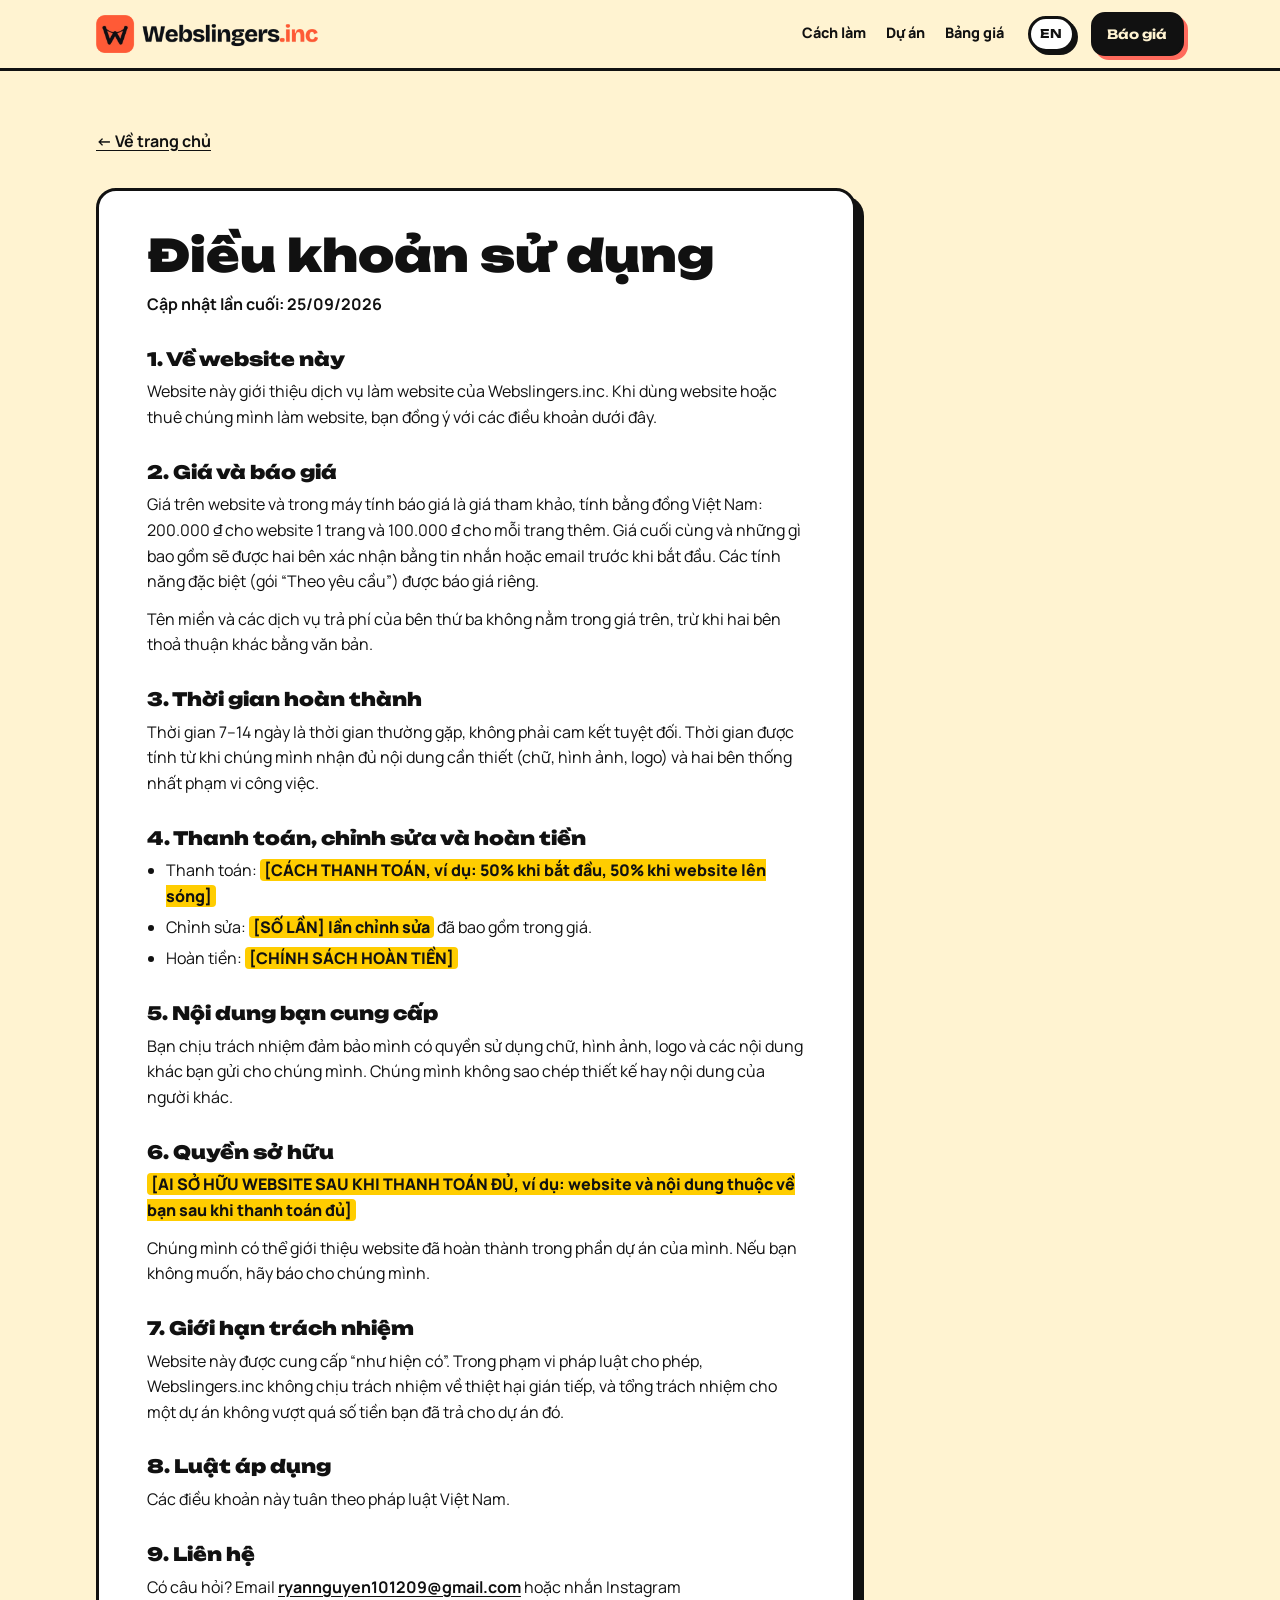
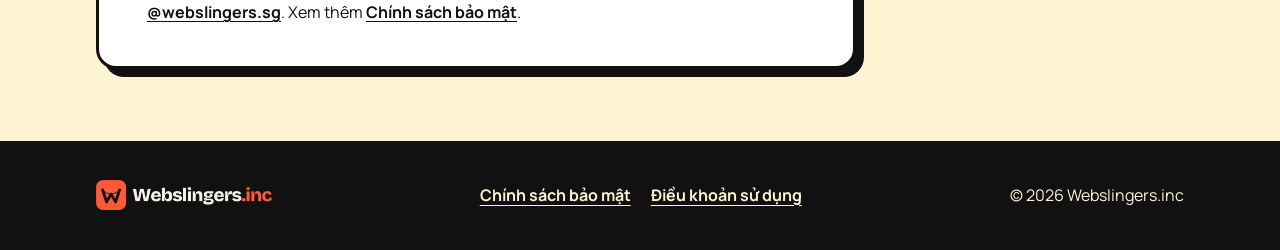
==== terms.html @ 57babb55 "Add privacy policy and terms of use pages Bilingual (VI default, EN via the same toggle) pages linke" ====
<!DOCTYPE html>
<html lang="vi">
<head>
<meta charset="UTF-8">
<meta name="viewport" content="width=device-width, initial-scale=1">
<title data-i18n="terms.title">Điều khoản sử dụng | Webslingers.inc</title>
<meta name="description" data-i18n-content="terms.desc" content="Điều khoản khi dùng website và dịch vụ làm website của Webslingers.inc.">
<meta name="theme-color" content="#fff3d1">
<link rel="canonical" href="https://webslingers.vercel.app/terms.html">
<link rel="icon" href="img/logo-mark.svg" type="image/svg+xml">
<link rel="icon" href="img/favicon-48.png" type="image/png" sizes="48x48">
<link rel="apple-touch-icon" href="img/apple-touch-icon.png">
<link rel="preconnect" href="https://fonts.googleapis.com">
<link rel="preconnect" href="https://fonts.gstatic.com" crossorigin>
<link href="https://fonts.googleapis.com/css2?family=Manrope:wght@400;600;800&family=Unbounded:wght@700;900&display=swap" rel="stylesheet">
<link rel="stylesheet" href="styles.css">
<script>document.documentElement.classList.add('js');</script>
<script src="i18n.js" defer></script>
</head>
<body>
<!--
  A starting point, not legal advice. Items in [BRACKETS] (class="todo") are business
  decisions only the owner can make: fill them in, or delete the sentence, before
  relying on these terms. Have an adult / accountant / lawyer read it once.
-->
<a class="skip-link" href="#main" data-i18n="skip">Bỏ qua đến nội dung</a>

<header class="nav">
  <div class="wrap nav-inner">
    <a href="./" class="logo" data-i18n-aria-label="nav.home" aria-label="Trang chủ Webslingers.inc"><img src="img/logo-wordmark.webp" width="702" height="120" alt=""></a>
    <nav data-i18n-aria-label="nav.label" aria-label="Điều hướng chính">
      <ul class="nav-links">
        <li><a href="./#how" data-i18n="nav.how">Cách làm</a></li>
        <li><a href="./#work" data-i18n="nav.work">Dự án</a></li>
        <li><a href="./#pricing" data-i18n="nav.pricing">Bảng giá</a></li>
      </ul>
      <button type="button" class="lang-toggle" id="langToggle" lang="en" hidden
              data-i18n-aria-label="lang.label" aria-label="Switch to English">
        <span data-i18n="lang.other" lang="en">EN</span>
      </button>
    </nav>
    <a href="./#contact" class="btn btn-dark btn-sm" data-i18n="nav.quote">Báo giá</a>
  </div>
</header>

<main id="main" class="legal">
  <div class="wrap">
    <a class="legal-back" href="./" data-i18n="legal.back">← Về trang chủ</a>

    <article class="card legal-card" data-lang="vi" lang="vi">
      <h1>Điều khoản sử dụng</h1>
      <p class="updated">Cập nhật lần cuối: 25/09/2026</p>

      <h2>1. Về website này</h2>
      <p>Website này giới thiệu dịch vụ làm website của Webslingers.inc. Khi dùng website hoặc thuê chúng mình làm website, bạn đồng ý với các điều khoản dưới đây.</p>

      <h2>2. Giá và báo giá</h2>
      <p>Giá trên website và trong máy tính báo giá là giá tham khảo, tính bằng đồng Việt Nam: 200.000 ₫ cho website 1 trang và 100.000 ₫ cho mỗi trang thêm. Giá cuối cùng và những gì bao gồm sẽ được hai bên xác nhận bằng tin nhắn hoặc email trước khi bắt đầu. Các tính năng đặc biệt (gói “Theo yêu cầu”) được báo giá riêng.</p>
      <p>Tên miền và các dịch vụ trả phí của bên thứ ba không nằm trong giá trên, trừ khi hai bên thoả thuận khác bằng văn bản.</p>

      <h2>3. Thời gian hoàn thành</h2>
      <p>Thời gian 7–14 ngày là thời gian thường gặp, không phải cam kết tuyệt đối. Thời gian được tính từ khi chúng mình nhận đủ nội dung cần thiết (chữ, hình ảnh, logo) và hai bên thống nhất phạm vi công việc.</p>

      <h2>4. Thanh toán, chỉnh sửa và hoàn tiền</h2>
      <ul>
        <li>Thanh toán: <span class="todo">[CÁCH THANH TOÁN, ví dụ: 50% khi bắt đầu, 50% khi website lên sóng]</span></li>
        <li>Chỉnh sửa: <span class="todo">[SỐ LẦN] lần chỉnh sửa</span> đã bao gồm trong giá.</li>
        <li>Hoàn tiền: <span class="todo">[CHÍNH SÁCH HOÀN TIỀN]</span></li>
      </ul>

      <h2>5. Nội dung bạn cung cấp</h2>
      <p>Bạn chịu trách nhiệm đảm bảo mình có quyền sử dụng chữ, hình ảnh, logo và các nội dung khác bạn gửi cho chúng mình. Chúng mình không sao chép thiết kế hay nội dung của người khác.</p>

      <h2>6. Quyền sở hữu</h2>
      <p><span class="todo">[AI SỞ HỮU WEBSITE SAU KHI THANH TOÁN ĐỦ, ví dụ: website và nội dung thuộc về bạn sau khi thanh toán đủ]</span></p>
      <p>Chúng mình có thể giới thiệu website đã hoàn thành trong phần dự án của mình. Nếu bạn không muốn, hãy báo cho chúng mình.</p>

      <h2>7. Giới hạn trách nhiệm</h2>
      <p>Website này được cung cấp “như hiện có”. Trong phạm vi pháp luật cho phép, Webslingers.inc không chịu trách nhiệm về thiệt hại gián tiếp, và tổng trách nhiệm cho một dự án không vượt quá số tiền bạn đã trả cho dự án đó.</p>

      <h2>8. Luật áp dụng</h2>
      <p>Các điều khoản này tuân theo pháp luật Việt Nam.</p>

      <h2>9. Liên hệ</h2>
      <p>Có câu hỏi? Email <a href="mailto:ryannguyen101209@gmail.com">ryannguyen101209@gmail.com</a> hoặc nhắn Instagram <a href="https://instagram.com/webslingers.sg" target="_blank" rel="noopener">@webslingers.sg</a>. Xem thêm <a href="privacy.html">Chính sách bảo mật</a>.</p>
    </article>

    <article class="card legal-card" data-lang="en" lang="en">
      <h1>Terms of use</h1>
      <p class="updated">Last updated: 25 September 2026</p>

      <h2>1. About this website</h2>
      <p>This website presents the web design services of Webslingers.inc. By using the website or hiring us to build a website, you agree to these terms.</p>

      <h2>2. Prices and quotes</h2>
      <p>Prices on this website and in the quote calculator are estimates in Vietnamese đồng: 200,000 ₫ for a one-page site and 100,000 ₫ for each extra page. The final price and what it includes are confirmed by message or email before work starts. Special features (the “Custom” plan) are quoted separately.</p>
      <p>Domain names and paid third-party services are not included in these prices unless we agree otherwise in writing.</p>

      <h2>3. Timeline</h2>
      <p>7–14 days is a typical timeline, not a guarantee. It starts once we have everything we need from you (text, photos, logo) and we have agreed on the scope.</p>

      <h2>4. Payment, revisions and refunds</h2>
      <ul>
        <li>Payment: <span class="todo">[PAYMENT TERMS, e.g. 50% to start, 50% at launch]</span></li>
        <li>Revisions: <span class="todo">[NUMBER] rounds of revisions</span> are included in the price.</li>
        <li>Refunds: <span class="todo">[REFUND POLICY]</span></li>
      </ul>

      <h2>5. Content you provide</h2>
      <p>You are responsible for making sure you have the right to use the text, photos, logos and other content you send us. We do not copy other people's designs or content.</p>

      <h2>6. Ownership</h2>
      <p><span class="todo">[WHO OWNS THE WEBSITE AFTER FULL PAYMENT, e.g. the website and its content belong to you once paid in full]</span></p>
      <p>We may show finished websites in our portfolio. If you would rather we didn't, just tell us.</p>

      <h2>7. Limitation of liability</h2>
      <p>This website is provided “as is”. To the extent the law allows, Webslingers.inc is not liable for indirect losses, and our total liability for a project is limited to the amount you paid for that project.</p>

      <h2>8. Governing law</h2>
      <p>These terms are governed by the laws of Vietnam.</p>

      <h2>9. Contact</h2>
      <p>Questions? Email <a href="mailto:ryannguyen101209@gmail.com">ryannguyen101209@gmail.com</a> or message <a href="https://instagram.com/webslingers.sg" target="_blank" rel="noopener">@webslingers.sg</a> on Instagram. See also our <a href="privacy.html">Privacy policy</a>.</p>
    </article>
  </div>
</main>

<footer class="footer">
  <div class="wrap footer-inner">
    <p class="logo"><img src="img/logo-wordmark-dark.webp" width="702" height="120" alt="Webslingers.inc" loading="lazy"></p>
    <nav class="footer-links" data-i18n-aria-label="footer.legal" aria-label="Pháp lý">
      <a href="privacy.html" data-i18n="footer.privacy">Chính sách bảo mật</a>
      <a href="terms.html" aria-current="page" data-i18n="footer.terms">Điều khoản sử dụng</a>
    </nav>
    <p>© <span id="year">2026</span> Webslingers.inc</p>
  </div>
</footer>
<script>document.getElementById('year').textContent = new Date().getFullYear();</script>
</body>
</html>
---- styles.css ----
:root {
  --cream: #fff3d1;
  --ink: #111111;
  --red: #ff6a5c;
  --gold: #ffcd00;
  --white: #ffffff;
  --border: 3px solid var(--ink);
  --radius: 20px;
  --shadow: 8px 8px 0 var(--ink);
  --head: "Unbounded", system-ui, sans-serif;
  --body: "Manrope", system-ui, sans-serif;
}

*, *::before, *::after { box-sizing: border-box; }

html { scroll-behavior: smooth; }
main { overflow-x: clip; }
@media (prefers-reduced-motion: reduce) {
  html { scroll-behavior: auto; }
  *, *::before, *::after { animation: none !important; transition: none !important; }
}

body {
  margin: 0;
  background: var(--cream);
  color: var(--ink);
  font-family: var(--body);
  font-size: 1rem;
  line-height: 1.6;
}

h1, h2, h3 { font-family: var(--head); line-height: 1.1; margin: 0; }
h2 { font-size: clamp(1.75rem, 6vw, 3rem); font-weight: 900; margin-bottom: 2rem; }
h3 { font-size: 1.15rem; font-weight: 700; }
p { margin: 0; }
a { color: inherit; }

.wrap { width: 100%; max-width: 1120px; margin: 0 auto; padding: 0 1rem; }

:focus-visible {
  outline: 3px solid var(--ink);
  outline-offset: 3px;
  box-shadow: 0 0 0 6px var(--gold);
}

.skip-link {
  position: absolute; left: 1rem; top: -4rem; z-index: 100;
  background: var(--ink); color: var(--cream);
  padding: .6rem 1rem; border-radius: 10px; font-weight: 800;
}
.skip-link:focus { top: 1rem; }

/* Buttons */
.btn {
  display: inline-flex; align-items: center; justify-content: center;
  min-height: 48px;
  padding: .8rem 1.4rem;
  font-family: var(--head); font-weight: 700; font-size: .95rem;
  text-decoration: none; text-align: center;
  border: var(--border); border-radius: 14px;
  transition: transform .12s ease, box-shadow .12s ease;
}
.btn-dark { background: var(--ink); color: var(--cream); box-shadow: 6px 6px 0 var(--red); }
.btn-light { background: var(--white); color: var(--ink); box-shadow: 6px 6px 0 var(--ink); }
.btn:hover { transform: translate(-2px, -2px); }
.btn-dark:hover { box-shadow: 8px 8px 0 var(--red); }
.btn-light:hover { box-shadow: 8px 8px 0 var(--ink); }
.btn:active { transform: translate(4px, 4px); box-shadow: 2px 2px 0 var(--ink); }
.btn-sm { min-height: 44px; padding: .5rem .85rem; font-size: .8rem; box-shadow: 4px 4px 0 var(--red); }

/* Nav */
.nav { border-bottom: var(--border); background: var(--cream); position: sticky; top: 0; z-index: 50; }
.nav-inner {
  display: flex; flex-wrap: wrap; align-items: center; justify-content: space-between;
  gap: .5rem 1rem; padding-top: .75rem; padding-bottom: .75rem;
}
.logo { display: inline-flex; align-items: center; min-height: 44px; }
.logo img { display: block; width: auto; height: clamp(26px, 8vw, 34px); }
.nav nav { order: 3; width: 100%; display: flex; align-items: center; gap: 1.25rem; }
.lang-toggle {
  margin-left: auto; min-width: 44px; min-height: 36px; padding: .2rem .6rem;
  font-family: var(--head); font-weight: 700; font-size: .75rem; color: var(--ink);
  background: var(--white); border: var(--border); border-radius: 999px;
  box-shadow: 3px 3px 0 var(--ink); cursor: pointer;
}
.lang-toggle:hover { background: var(--gold); }
.lang-toggle:active { transform: translate(2px, 2px); box-shadow: 1px 1px 0 var(--ink); }
.lang-toggle[hidden] { display: none; }
.nav-links {
  list-style: none; margin: 0; padding: 0;
  display: flex; gap: 1.25rem;
}
.nav-links a {
  display: inline-block; padding: .35rem 0;
  font-weight: 800; font-size: .9rem; text-decoration: none;
  border-bottom: 3px solid transparent;
}
.nav-links a:hover { border-bottom-color: var(--red); }

/* Hero */
.hero { position: relative; overflow: hidden; padding: 4.75rem 0 4.5rem; }
.hero-web {
  position: absolute; top: 0; right: 0;
  width: min(90vw, 620px); height: auto;
  opacity: .14; pointer-events: none;
}
.hero-inner { position: relative; }
.eyebrow {
  display: inline-block; margin-bottom: 1.25rem;
  background: var(--white); border: var(--border); border-radius: 999px;
  padding: .3rem .9rem; font-weight: 800; font-size: .8rem;
}
.hero h1 {
  font-size: clamp(2.3rem, 10vw, 5.5rem); font-weight: 900;
  letter-spacing: -.02em; max-width: 13ch;
}
.hero mark {
  white-space: nowrap;
  background: var(--gold); color: var(--ink);
  padding: 0 .15em; border-radius: 10px;
  box-decoration-break: clone; -webkit-box-decoration-break: clone;
}
.lede { font-size: 1.15rem; font-weight: 600; margin-top: 1.25rem; max-width: 36ch; }
.hero-ctas { display: flex; flex-wrap: wrap; gap: 1rem; margin-top: 2rem; }

/* Ticker */
.ticker {
  background: var(--ink); color: var(--cream);
  transform: rotate(-1.2deg);
  margin: 0 -2rem; padding: .9rem 0;
  overflow: hidden; white-space: nowrap;
  border-top: 3px solid var(--ink); border-bottom: 3px solid var(--ink);
}
.ticker-track { display: inline-flex; animation: ticker 22s linear infinite; }
.ticker span {
  font-family: var(--head); font-weight: 900; font-size: 1.4rem;
  padding: 0 1.5rem; display: inline-flex; align-items: center;
}
.ticker span::after { content: "✦"; color: var(--gold); margin-left: 3rem; font-size: 1rem; }
@keyframes ticker { to { transform: translateX(-50%); } }

/* Sections */
.section { padding: 4.5rem 0; }
.section-alt { background: var(--gold); border-top: var(--border); border-bottom: var(--border); }

.card {
  background: var(--white);
  border: var(--border); border-radius: var(--radius);
  box-shadow: var(--shadow);
}

/* Steps */
.steps { list-style: none; margin: 0; padding: 0; display: grid; gap: 1.5rem; }
.step { padding: 1.5rem; }
.step-num {
  display: inline-grid; place-items: center;
  width: 3rem; height: 3rem; margin-bottom: 1rem;
  font-family: var(--head); font-weight: 900;
  background: var(--red); border: var(--border); border-radius: 50%;
}
.step h3 { margin-bottom: .5rem; }

/* Projects */
.projects { display: grid; gap: 1.75rem; }
.project { overflow: hidden; }
.shot { aspect-ratio: 16 / 10; border-bottom: var(--border); display: flex; flex-direction: column; }
.shot-bar { display: flex; gap: 6px; padding: 8px 10px; background: var(--ink); }
.shot-bar i { width: 10px; height: 10px; border-radius: 50%; background: var(--cream); }
.shot-body { flex: 1; padding: 14px; display: flex; flex-direction: column; gap: 8px; }
.shot-body b { display: block; height: 22%; width: 70%; border-radius: 6px; background: var(--ink); }
.shot-body s { display: block; height: 7%; width: 90%; border-radius: 4px; background: rgba(17,17,17,.25); }
.shot-body s + s { width: 60%; }
.shot-body u { display: block; margin-top: auto; height: 16%; width: 38%; border-radius: 8px; border: 2px solid var(--ink); background: var(--white); }
.shot-1 { background: #ffd9d4; }
.shot-2 { background: #d8f0e6; }
.shot-3 { background: #dfe4ff; }
.shot img { display: block; flex: 1; min-height: 0; width: 100%; object-fit: cover; object-position: top; }
.project-info { padding: 1rem 1.25rem 1.25rem; }
.project { position: relative; transition: transform .12s ease, box-shadow .12s ease; }
.project h3 a { text-decoration: none; }
.project h3 a::after { content: ""; position: absolute; inset: 0; border-radius: var(--radius); }
.project h3 a:focus-visible { outline: none; box-shadow: none; }
.project:has(a:hover) { transform: translate(-3px, -3px); box-shadow: 11px 11px 0 var(--ink); }
.project:has(a:focus-visible) { outline: 3px solid var(--ink); outline-offset: 4px; box-shadow: var(--shadow), 0 0 0 9px var(--red); }
.project-cta { display: inline-block; margin-top: .6rem; font-family: var(--head); font-weight: 700; font-size: .8rem; border-bottom: 3px solid var(--red); }
.project-info p { font-weight: 600; margin-top: .25rem; }
.quote { margin: 2.5rem 0 0; padding: 1.5rem; font-size: 1.15rem; font-weight: 600; }
.quote cite { display: block; margin-top: .75rem; font-style: normal; font-weight: 800; }

/* Pricing */
.plans { display: grid; gap: 1.75rem; }
.plan { position: relative; padding: 1.75rem 1.5rem; display: flex; flex-direction: column; }
.plan .price { font-family: var(--head); font-weight: 900; font-size: 2rem; margin-top: 1rem; line-height: 1.1; }
.plan .price-note { font-weight: 600; }
.plan ul { list-style: none; margin: 1.25rem 0 1.75rem; padding: 0; flex: 1; }
.plan li { margin-bottom: .35rem; padding-left: 1.4rem; position: relative; }
.plan li::before { content: "✦"; position: absolute; left: 0; }
.plan-featured { background: var(--gold); }
.badge {
  position: absolute; top: -16px; right: 1.25rem;
  background: var(--red); border: var(--border); border-radius: 999px;
  padding: .2rem .8rem; font-family: var(--head); font-weight: 700; font-size: .75rem;
  transform: rotate(3deg);
}

/* Contact */
.contact { background: var(--red); border-top: var(--border); padding: 4.5rem 0; }
.contact h2 { margin-bottom: 1rem; }
.contact p { font-size: 1.1rem; font-weight: 600; max-width: 40ch; }
.contact-ctas { display: flex; flex-direction: column; align-items: flex-start; gap: 1.25rem; margin-top: 2rem; }
.contact .btn-dark { box-shadow: 6px 6px 0 var(--cream); }
.contact .btn-dark:hover { box-shadow: 8px 8px 0 var(--cream); }
.contact-link { overflow-wrap: anywhere; font-weight: 800; font-size: 1.05rem; text-underline-offset: 4px; text-decoration-thickness: 2px; }

/* Footer */
.footer { background: var(--ink); color: var(--cream); padding: 2rem 0; }
.footer-inner { display: flex; flex-direction: column; gap: .5rem; }
.footer .logo img { height: 30px; }
.footer-links { display: flex; flex-wrap: wrap; gap: .25rem 1.25rem; }
.footer-links a { display: inline-block; padding: .6rem 0; font-weight: 700; color: var(--cream); text-underline-offset: 4px; }
.footer-links a:hover { color: var(--gold); }
.footer :focus-visible { outline-color: var(--cream); }

/* Legal pages (privacy.html, terms.html) */
html[lang="en"] [data-lang="vi"], html[lang="vi"] [data-lang="en"] { display: none; }
.legal { padding: 3rem 0 4.5rem; }
.legal-card { max-width: 760px; padding: 1.5rem; }
.legal h1 { font-size: clamp(1.8rem, 7vw, 2.8rem); font-weight: 900; }
.legal .updated { font-weight: 700; margin-top: .75rem; }
.legal h2 { font-size: 1.15rem; margin: 2rem 0 .6rem; }
.legal p, .legal li { max-width: 68ch; }
.legal p + p { margin-top: .75rem; }
.legal ul { padding-left: 1.2rem; margin: .5rem 0 0; }
.legal li + li { margin-top: .35rem; }
.legal a { font-weight: 700; text-underline-offset: 3px; }
.legal .todo { background: var(--gold); padding: 0 .25em; border-radius: 4px; font-weight: 800; }
.legal-back { display: inline-block; margin-bottom: 1.5rem; padding: .6rem 0; font-weight: 800; }
.legal-note { margin-top: 2rem; padding: 1rem; border: 2px dashed var(--ink); border-radius: 12px; font-size: .95rem; }
@media (min-width: 720px) { .legal-card { padding: 2.5rem 3rem; } }

/* ---------- Shared helpers ---------- */
.sr-only {
  position: absolute; width: 1px; height: 1px; padding: 0; margin: -1px;
  overflow: hidden; clip: rect(0 0 0 0); white-space: nowrap; border: 0;
}
html:not(.js) .needs-js { display: none !important; }
.section-lede { font-size: 1.1rem; font-weight: 600; max-width: 46ch; margin: -1rem 0 2rem; }

/* ---------- Hero web-sling ---------- */
.hero { cursor: crosshair; }
.hero a, .hero .btn { cursor: pointer; }
.sling-layer {
  position: absolute; inset: 0; width: 100%; height: 100%;
  pointer-events: none; overflow: visible; z-index: 0;
}
.hero-inner { z-index: 1; }
.sling line { stroke: var(--ink); stroke-width: 2.5; stroke-linecap: round; transition: stroke-dashoffset .18s ease-out; }
.sling .splat { opacity: 0; transition: opacity .1s ease .16s; }
.sling.shot .splat { opacity: 1; }
.sling .splat path, .sling .splat circle { fill: none; stroke: var(--ink); stroke-width: 2; }
.sling .splat .splat-dot { fill: var(--red); stroke-width: 2; }
.sling { transition: opacity .45s ease; }
.sling.fade { opacity: 0; }
/* Sticker telling visitors about the web-sling. It stays; it just stops wiggling once they've tried it. */
.sling-hint {
  position: absolute; top: .9rem; right: 1rem; z-index: 2; margin: 0;
  display: inline-flex; align-items: center; gap: .55rem;
  padding: .55rem .9rem; font-family: var(--head); font-weight: 700; font-size: .8rem; line-height: 1.3;
  background: var(--gold); border: var(--border); border-radius: 12px;
  box-shadow: 4px 4px 0 var(--ink); transform: rotate(-2deg);
  animation: wiggle 2.8s ease-in-out 1s infinite;
}
.sling-hint[hidden] { display: none; }
.sling-hint::before {
  content: ""; flex: none; width: 22px; height: 22px;
  background: url("img/logo-mark.svg") center / contain no-repeat;
}
.sling-hint.done { animation: none; }
@keyframes wiggle {
  0%, 80%, 100% { transform: rotate(-2deg); }
  85% { transform: rotate(3deg) scale(1.05); }
  90% { transform: rotate(-4deg) scale(1.05); }
  95% { transform: rotate(1deg); }
}

/* ---------- Try-it builder ---------- */
.try-grid { display: grid; gap: 2.5rem; align-items: center; }
.try-controls { padding: 1.5rem; }
.field { display: block; border: 0; padding: 0; margin: 0 0 1.5rem; min-width: 0; }
.field-label { display: block; margin-bottom: .6rem; padding: 0; font-family: var(--head); font-weight: 700; font-size: .85rem; }
.field input[type="text"] {
  width: 100%; min-height: 50px; padding: .7rem .9rem;
  font: 600 1rem var(--body); color: var(--ink);
  background: var(--cream); border: var(--border); border-radius: 12px;
}
.field input::placeholder { color: #5c5648; }
.chips { display: flex; flex-wrap: wrap; gap: .6rem; }
.chip input, .swatch input { position: absolute; opacity: 0; width: 1px; height: 1px; }
.chip span {
  display: inline-flex; align-items: center; min-height: 44px; padding: .4rem 1rem;
  font-weight: 800; font-size: .9rem; cursor: pointer;
  background: var(--white); border: var(--border); border-radius: 12px;
  box-shadow: 3px 3px 0 var(--ink); transition: transform .1s ease, box-shadow .1s ease;
}
.chip span:hover { background: var(--cream); }
.chip input:checked + span { background: var(--ink); color: var(--cream); box-shadow: 3px 3px 0 var(--red); }
.chip input:focus-visible + span { outline: 3px solid var(--ink); outline-offset: 3px; }
.chip input:active + span { transform: translate(2px, 2px); box-shadow: 1px 1px 0 var(--ink); }
.swatches { display: flex; gap: .9rem; }
.swatch {
  position: relative; display: block; width: 46px; height: 46px; cursor: pointer;
  background: var(--sw); border: var(--border); border-radius: 50%;
  box-shadow: 3px 3px 0 var(--ink);
}
.swatch:has(input:checked) { box-shadow: 0 0 0 4px var(--cream), 0 0 0 7px var(--ink); }
.swatch:has(input:focus-visible) { outline: 3px solid var(--ink); outline-offset: 8px; }
.try-cta { width: 100%; }

.phone {
  width: min(310px, 100%); margin: 0 auto; padding: 12px;
  background: var(--ink); border: var(--border); border-radius: 34px;
  box-shadow: 10px 10px 0 var(--red);
}
.phone.bump { animation: bump .38s cubic-bezier(.3, 1.6, .5, 1); }
@keyframes bump { 0% { transform: rotate(0); } 35% { transform: rotate(-2.5deg) scale(1.02); } 100% { transform: rotate(0); } }
.phone-notch { width: 34%; height: 8px; margin: 2px auto 10px; border-radius: 99px; background: #3a3a3a; }
.mini {
  --pc: #ff6a5c; --pt: #111111;
  background: var(--white); border-radius: 22px; overflow: hidden;
  display: flex; flex-direction: column; min-height: 440px;
}
.mini[data-color="gold"] { --pc: #ffcd00; --pt: #111111; }
.mini[data-color="green"] { --pc: #1f7a4d; --pt: #ffffff; }
.mini[data-color="blue"] { --pc: #2b59c3; --pt: #ffffff; }
.mini-nav { display: flex; justify-content: space-between; align-items: center; gap: 8px; padding: 12px 14px; border-bottom: 2px solid var(--ink); }
.mini-name { font-family: var(--head); font-weight: 700; font-size: .8rem; overflow: hidden; text-overflow: ellipsis; white-space: nowrap; }
.mini-name.is-empty { color: #5c5648; font-style: italic; }
.mini-nav i { flex: none; width: 18px; height: 12px; border-top: 2px solid var(--ink); border-bottom: 2px solid var(--ink); position: relative; }
.mini-nav i::after { content: ""; position: absolute; left: 0; right: 0; top: 3px; border-top: 2px solid var(--ink); }
.mini-hero { background: var(--pc); color: var(--pt); padding: 26px 16px 22px; border-bottom: 2px solid var(--ink); transition: background .25s ease, color .25s ease; }
.mini-title { font-family: var(--head); font-weight: 900; font-size: 1.35rem; line-height: 1.12; }
.mini-btn {
  display: inline-block; margin-top: 14px; padding: 7px 12px;
  font-family: var(--head); font-weight: 700; font-size: .7rem;
  background: var(--pt); color: var(--pc); border: 2px solid var(--ink); border-radius: 9px;
  transition: background .25s ease, color .25s ease;
}
.mini-grid { display: grid; grid-template-columns: 1fr 1fr; gap: 8px; padding: 14px; flex: 1; align-content: start; }
.mini-grid span {
  padding: 34px 8px 8px; font-weight: 800; font-size: .72rem; line-height: 1.2;
  border: 2px solid var(--ink); border-radius: 10px;
  background: color-mix(in srgb, var(--pc) 22%, white);
}
.mini-foot { padding: 10px 14px; font-size: .7rem; font-weight: 700; border-top: 2px solid var(--ink); }

/* ---------- Quote calculator ---------- */
.calc { margin-top: 3.5rem; padding: 1.5rem; display: grid; gap: 1.75rem; scroll-margin-top: 110px; }
.calc:focus { outline: none; }
.calc:focus-visible { outline: 3px solid var(--ink); outline-offset: 4px; }
.calc-for { font-weight: 700; margin-top: .35rem; }
.stepper { display: flex; align-items: center; gap: .75rem; margin-top: 1.25rem; }
.step-btn {
  flex: none; width: 54px; height: 54px; cursor: pointer;
  font: 900 1.6rem/1 var(--head); color: var(--ink);
  background: var(--gold); border: var(--border); border-radius: 14px;
  box-shadow: 4px 4px 0 var(--ink); transition: transform .1s ease, box-shadow .1s ease;
}
.step-btn:active:not(:disabled) { transform: translate(3px, 3px); box-shadow: 1px 1px 0 var(--ink); }
.step-btn:disabled { background: #e8e1cc; color: #5c5648; box-shadow: none; cursor: not-allowed; }
.stepper-value { display: flex; align-items: baseline; gap: .5rem; font-weight: 800; }
.stepper-value input {
  width: 3.2ch; min-height: 54px; text-align: center;
  font: 900 1.8rem var(--head); color: var(--ink);
  background: var(--white); border: var(--border); border-radius: 12px;
  -moz-appearance: textfield; appearance: textfield;
}
.stepper-value input::-webkit-outer-spin-button,
.stepper-value input::-webkit-inner-spin-button { -webkit-appearance: none; margin: 0; }
.page-tags { list-style: none; margin: 1.25rem 0 0; padding: 0; display: flex; flex-wrap: wrap; gap: .45rem; }
.page-tags li {
  padding: .2rem .7rem; font-weight: 800; font-size: .8rem;
  background: var(--white); border: 2px solid var(--ink); border-radius: 8px;
}
.page-tags li:first-child { background: var(--gold); }
.page-tags li.pop { animation: pop .32s cubic-bezier(.3, 1.7, .5, 1); }
@keyframes pop { from { transform: scale(.3) rotate(-10deg); opacity: 0; } to { transform: none; opacity: 1; } }
.calc-result { background: var(--cream); border: var(--border); border-radius: 16px; padding: 1.25rem; }
.calc-label { font-family: var(--head); font-weight: 700; font-size: .85rem; }
.calc-total { font-family: var(--head); font-weight: 900; font-size: clamp(2.2rem, 9vw, 3.4rem); line-height: 1.05; margin-top: .25rem; font-variant-numeric: tabular-nums; }
.calc-formula { font-weight: 600; margin-top: .35rem; }
.calc-date { font-weight: 800; margin-top: .9rem; padding-top: .9rem; border-top: 2px dashed var(--ink); }
.calc-actions { display: flex; flex-wrap: wrap; gap: 1rem; margin-top: 1.25rem; }
.calc-status { font-weight: 800; margin-top: .9rem; min-height: 1.6em; }
.calc-fallback {
  width: 100%; margin-top: .5rem; padding: .75rem;
  font: 600 .95rem var(--body); color: var(--ink);
  background: var(--white); border: var(--border); border-radius: 12px; resize: vertical;
}

/* Pricing badge is a link to the calculator */
a.badge { color: var(--ink); text-decoration: none; min-height: 40px; display: inline-flex; align-items: center; top: -22px; padding: .3rem 1rem; transition: transform .12s ease; }
a.badge:hover { transform: rotate(0) scale(1.05); }

/* ---------- Scroll reveal ("slap" landing) ---------- */
.motion .reveal:not(.landed) { transition: opacity .4s ease, transform .55s cubic-bezier(.2, 1.5, .4, 1); }
.motion .reveal:not(.in) { opacity: 0; transform: translateY(28px) rotate(-1.5deg); }

/* Ticker pauses when you hover it */
.ticker:hover .ticker-track { animation-play-state: paused; }

/* Tablet+ */
@media (min-width: 720px) {
  .nav nav { order: 0; width: auto; margin-left: auto; gap: 1.5rem; }
  .lang-toggle { margin-left: 0; }
  .nav-inner { flex-wrap: nowrap; }
  .logo img { height: 38px; }
  .hero { padding: 5.5rem 0 7rem; }
  .steps, .projects, .plans { grid-template-columns: repeat(3, 1fr); }
  .plans { align-items: stretch; }
  .plan-featured { transform: translateY(-12px); }
  .contact-ctas { flex-direction: row; align-items: center; flex-wrap: wrap; gap: 1.5rem 2rem; }
  .footer-inner { flex-direction: row; justify-content: space-between; align-items: center; }
  .section { padding: 6rem 0; }
  .sling-hint { top: 1.5rem; right: 2rem; font-size: .85rem; }
  .try-grid { grid-template-columns: 1.15fr .85fr; gap: 3.5rem; }
  .try-controls { padding: 2rem; }
  .try-cta { width: auto; }
  .phone { transform: rotate(2deg); }
  .phone.bump { animation-name: bump-tilted; }
  @keyframes bump-tilted { 0% { transform: rotate(2deg); } 35% { transform: rotate(-1deg) scale(1.02); } 100% { transform: rotate(2deg); } }
  .motion .phone.reveal:not(.in) { transform: translateY(28px) rotate(6deg); }
  .calc { grid-template-columns: 1fr 1.1fr; padding: 2rem; align-items: start; }
}
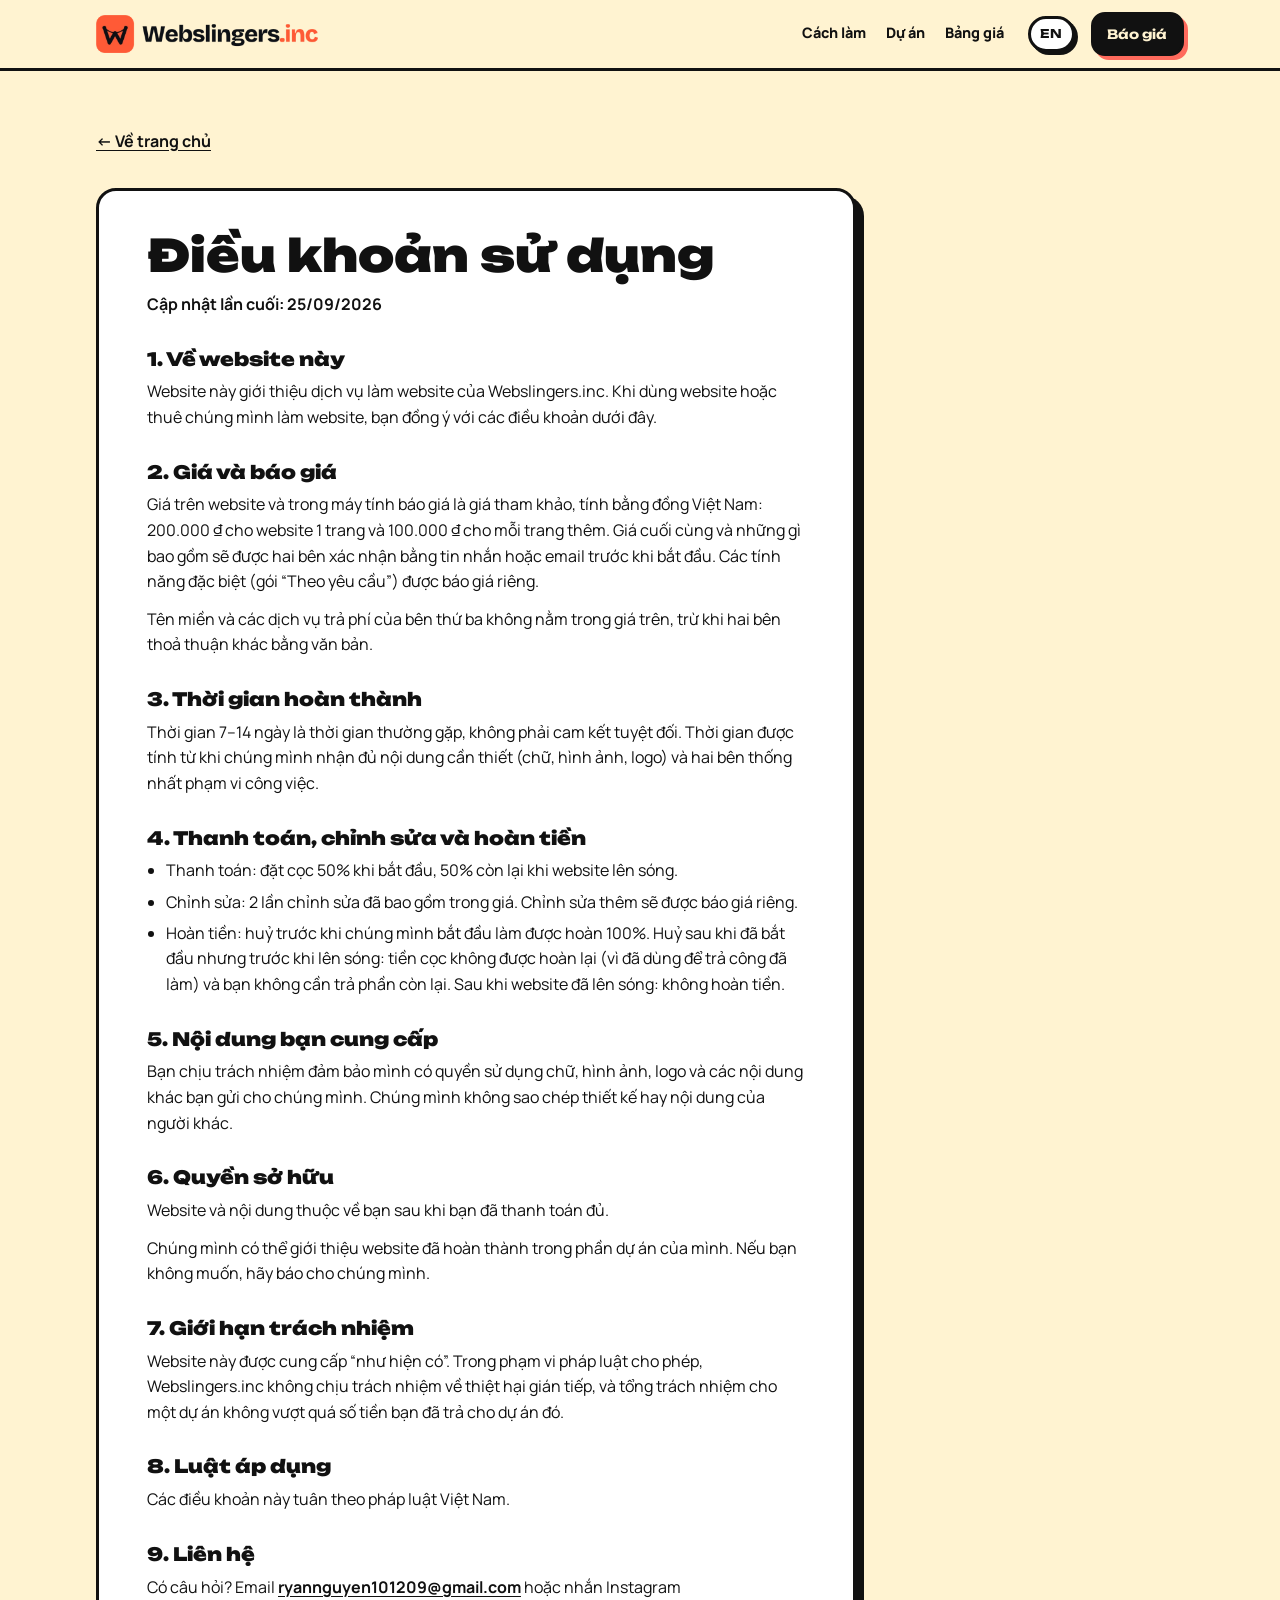
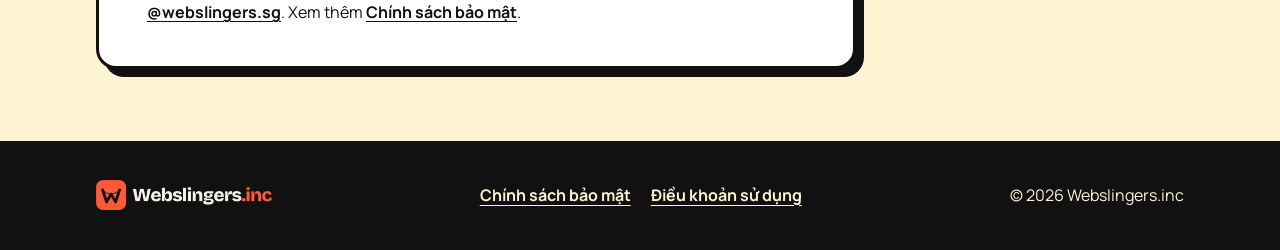
==== commit 7e360e25: "Fill in the Terms of Use blanks with standard defaults Payment (50% to start, 50% at launch), revisi" ====
--- a/terms.html
+++ b/terms.html
@@ -19,9 +19,11 @@
 </head>
 <body>
 <!--
-  A starting point, not legal advice. Items in [BRACKETS] (class="todo") are business
-  decisions only the owner can make: fill them in, or delete the sentence, before
-  relying on these terms. Have an adult / accountant / lawyer read it once.
+  A starting point, not legal advice. Payment, revisions, refunds and ownership below
+  are set to common small-studio defaults (50/50 deposit, 2 revisions, deposit
+  non-refundable once work starts, client owns the site once paid in full). Edit them
+  directly in this file if your actual terms differ. Have an adult / accountant / lawyer
+  read this once before relying on it.
 -->
 <a class="skip-link" href="#main" data-i18n="skip">Bỏ qua đến nội dung</a>
 
@@ -63,16 +65,16 @@
 
       <h2>4. Thanh toán, chỉnh sửa và hoàn tiền</h2>
       <ul>
-        <li>Thanh toán: <span class="todo">[CÁCH THANH TOÁN, ví dụ: 50% khi bắt đầu, 50% khi website lên sóng]</span></li>
-        <li>Chỉnh sửa: <span class="todo">[SỐ LẦN] lần chỉnh sửa</span> đã bao gồm trong giá.</li>
-        <li>Hoàn tiền: <span class="todo">[CHÍNH SÁCH HOÀN TIỀN]</span></li>
+        <li>Thanh toán: đặt cọc 50% khi bắt đầu, 50% còn lại khi website lên sóng.</li>
+        <li>Chỉnh sửa: 2 lần chỉnh sửa đã bao gồm trong giá. Chỉnh sửa thêm sẽ được báo giá riêng.</li>
+        <li>Hoàn tiền: huỷ trước khi chúng mình bắt đầu làm được hoàn 100%. Huỷ sau khi đã bắt đầu nhưng trước khi lên sóng: tiền cọc không được hoàn lại (vì đã dùng để trả công đã làm) và bạn không cần trả phần còn lại. Sau khi website đã lên sóng: không hoàn tiền.</li>
       </ul>
 
       <h2>5. Nội dung bạn cung cấp</h2>
       <p>Bạn chịu trách nhiệm đảm bảo mình có quyền sử dụng chữ, hình ảnh, logo và các nội dung khác bạn gửi cho chúng mình. Chúng mình không sao chép thiết kế hay nội dung của người khác.</p>
 
       <h2>6. Quyền sở hữu</h2>
-      <p><span class="todo">[AI SỞ HỮU WEBSITE SAU KHI THANH TOÁN ĐỦ, ví dụ: website và nội dung thuộc về bạn sau khi thanh toán đủ]</span></p>
+      <p>Website và nội dung thuộc về bạn sau khi bạn đã thanh toán đủ.</p>
       <p>Chúng mình có thể giới thiệu website đã hoàn thành trong phần dự án của mình. Nếu bạn không muốn, hãy báo cho chúng mình.</p>
 
       <h2>7. Giới hạn trách nhiệm</h2>
@@ -101,16 +103,16 @@
 
       <h2>4. Payment, revisions and refunds</h2>
       <ul>
-        <li>Payment: <span class="todo">[PAYMENT TERMS, e.g. 50% to start, 50% at launch]</span></li>
-        <li>Revisions: <span class="todo">[NUMBER] rounds of revisions</span> are included in the price.</li>
-        <li>Refunds: <span class="todo">[REFUND POLICY]</span></li>
+        <li>Payment: a 50% deposit to start, the remaining 50% when the site goes live.</li>
+        <li>Revisions: 2 rounds of revisions are included in the price. Extra rounds are quoted separately.</li>
+        <li>Refunds: cancelling before we start gets a full refund. Cancelling after we've started but before launch: the deposit is non-refundable (it covers the work already done) and you owe nothing further. After the site is live: no refund.</li>
       </ul>
 
       <h2>5. Content you provide</h2>
       <p>You are responsible for making sure you have the right to use the text, photos, logos and other content you send us. We do not copy other people's designs or content.</p>
 
       <h2>6. Ownership</h2>
-      <p><span class="todo">[WHO OWNS THE WEBSITE AFTER FULL PAYMENT, e.g. the website and its content belong to you once paid in full]</span></p>
+      <p>The website and its content belong to you once you have paid in full.</p>
       <p>We may show finished websites in our portfolio. If you would rather we didn't, just tell us.</p>
 
       <h2>7. Limitation of liability</h2>
